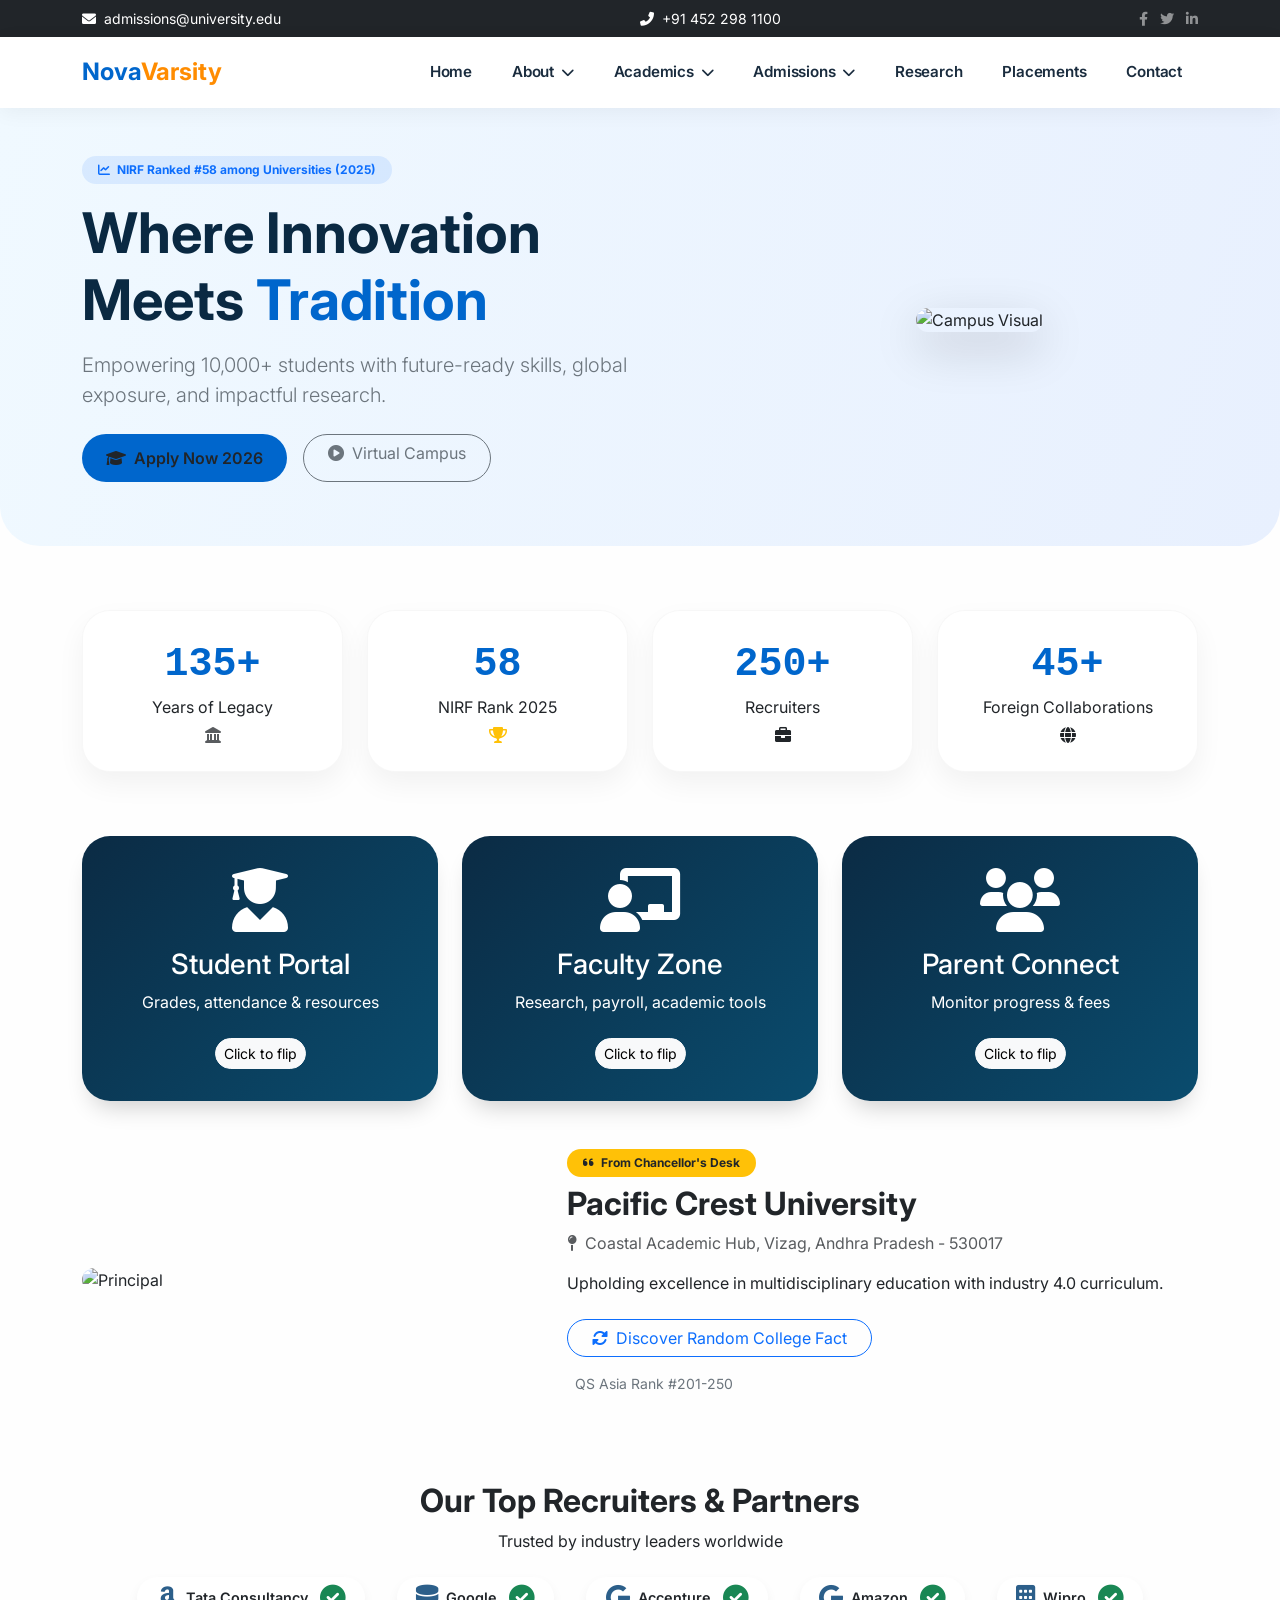
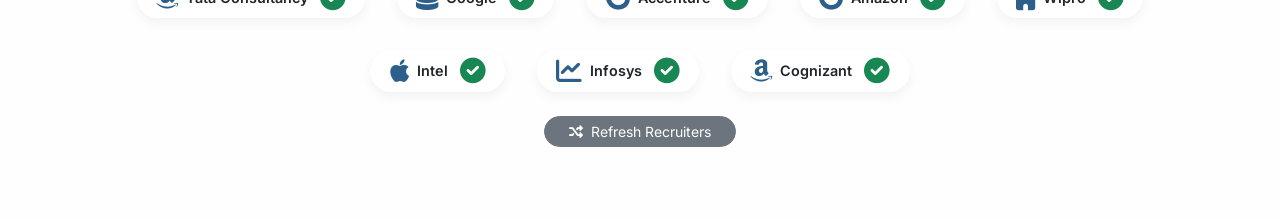
==== index.html @ f71521ff "home page" ====
<!DOCTYPE html>
<html lang="en-US">
<head>
    <meta charset="UTF-8">
    <meta name="viewport" content="width=device-width, initial-scale=1.0">
    <title>University of Modern Learning | Admissions Open</title>
    <link href="https://cdn.jsdelivr.net/npm/bootstrap@5.3.0-alpha1/dist/css/bootstrap.min.css" rel="stylesheet">
    <link rel="stylesheet" href="https://cdnjs.cloudflare.com/ajax/libs/font-awesome/6.0.0-beta3/css/all.min.css">
    <link href="https://unpkg.com/aos@2.3.1/dist/aos.css" rel="stylesheet">
    <link href="https://fonts.googleapis.com/css2?family=Inter:opsz,wght@14..32,300;400;500;600;700;800&family=Plus+Jakarta+Sans:wght@400;500;600;700;800&display=swap" rel="stylesheet">
    <style>
        * {
            margin: 0;
            padding: 0;
            box-sizing: border-box;
        }
        body {
            font-family: 'Inter', 'Plus Jakarta Sans', sans-serif;
            background: #fefefe;
            overflow-x: hidden;
        }
        .navbar {
            background: rgba(255,255,255,0.98);
            backdrop-filter: blur(2px);
            box-shadow: 0 4px 20px rgba(0,0,0,0.05);
            padding: 0.7rem 0;
            transition: all 0.2s;
        }
        .nav-item {
            position: static;
        }
        .nav-link {
            font-weight: 600;
            font-size: 0.95rem;
            color: #1a2c3e !important;
            padding: 0.8rem 1rem !important;
            transition: 0.2s;
            letter-spacing: -0.2px;
        }
        .nav-link:hover {
            color: #0066cc !important;
            background: #f0f7ff;
            border-radius: 30px;
        }
        .mega-dropdown {
            position: absolute;
            top: 100%;
            left: 0;
            right: 0;
            width: 100%;
            background: white;
            border-radius: 0 0 20px 20px;
            box-shadow: 0 20px 35px -12px rgba(0,0,0,0.15);
            opacity: 0;
            visibility: hidden;
            transition: all 0.25s ease-in-out;
            z-index: 1000;
            padding: 1.8rem 2rem;
            border-top: 3px solid #0066cc;
        }
        .nav-item.dropdown-hover:hover .mega-dropdown {
            opacity: 1;
            visibility: visible;
            transform: translateY(0px);
        }
        .mega-dropdown h6 {
            font-weight: 700;
            color: #0066cc;
            margin-bottom: 1rem;
            font-size: 1rem;
        }
        .mega-dropdown a {
            display: block;
            color: #2c3e50;
            text-decoration: none;
            padding: 6px 0;
            font-size: 0.85rem;
            transition: 0.2s;
        }
        .mega-dropdown a:hover {
            color: #0066cc;
            transform: translateX(5px);
        }
        .hero-section {
            background: linear-gradient(105deg, #f0f9ff 0%, #e8f0fe 100%);
            padding: 3rem 0 4rem;
            border-radius: 0 0 40px 40px;
            margin-bottom: 2rem;
        }
        .btn-primary-custom {
            background: #0066cc;
            border: none;
            border-radius: 40px;
            padding: 12px 32px;
            font-weight: 600;
            transition: 0.2s;
        }
        .btn-primary-custom:hover {
            background: #004b99;
            transform: translateY(-2px);
            box-shadow: 0 8px 18px rgba(0,102,204,0.2);
        }
        .stat-card {
            background: white;
            border-radius: 28px;
            box-shadow: 0 12px 28px rgba(0,0,0,0.05);
            text-align: center;
            padding: 1.5rem 1rem;
            transition: all 0.3s;
            height: 100%;
            border: 1px solid rgba(0,0,0,0.03);
        }
        .stat-card:hover {
            transform: translateY(-8px);
            box-shadow: 0 20px 30px -12px rgba(0,0,0,0.12);
        }
        .stat-number {
            font-size: 2.5rem;
            font-weight: 800;
            color: #0066cc;
            font-family: monospace;
        }
        .flip-card-3d {
            background: linear-gradient(135deg, #0b2b44, #0a4c6e);
            border-radius: 28px;
            padding: 2rem 1rem;
            text-align: center;
            cursor: pointer;
            transition: all 0.3s;
            min-height: 220px;
            display: flex;
            flex-direction: column;
            justify-content: center;
            align-items: center;
            color: white;
            position: relative;
            box-shadow: 0 15px 25px -10px rgba(0,0,0,0.2);
        }
        .flip-card-3d .front-content, .flip-card-3d .back-content {
            transition: 0.4s cubic-bezier(0.2, 0.9, 0.4, 1.1);
            width: 100%;
        }
        .flip-card-3d .back-content {
            display: none;
            transform: rotateY(180deg);
        }
        .flip-card-3d.active .front-content {
            display: none;
        }
        .flip-card-3d.active .back-content {
            display: block;
            animation: fadeFlip 0.3s ease;
        }
        @keyframes fadeFlip {
            0% { opacity: 0; transform: scale(0.95);}
            100% { opacity: 1; transform: scale(1);}
        }
        .principal-img {
            border-radius: 32px;
            box-shadow: 0 25px 35px -12px rgba(0,0,0,0.2);
            width: 100%;
            object-fit: cover;
            aspect-ratio: 1/1.1;
        }
        .recruiter-logos {
            display: flex;
            flex-wrap: wrap;
            justify-content: center;
            gap: 2rem;
            align-items: center;
        }
        .recruiter-item {
            background: white;
            border-radius: 60px;
            padding: 0.5rem 1.2rem;
            box-shadow: 0 5px 12px rgba(0,0,0,0.05);
            transition: 0.2s;
            display: inline-flex;
            align-items: center;
            gap: 8px;
        }
        .recruiter-item i {
            font-size: 1.6rem;
            color: #2c5f8a;
        }
        .recruiter-item span {
            font-weight: 500;
            font-size: 0.9rem;
        }
        .error-toast {
            position: fixed;
            bottom: 20px;
            right: 20px;
            background: #e74c3c;
            color: white;
            padding: 10px 20px;
            border-radius: 30px;
            z-index: 9999;
            font-size: 0.8rem;
            box-shadow: 0 4px 12px rgba(0,0,0,0.2);
        }
        @media (max-width: 992px) {
            .mega-dropdown { position: relative; box-shadow: none; padding: 0 1rem; opacity: 1; visibility: visible; display: none; }
            .nav-item.dropdown-hover:hover .mega-dropdown { display: block; }
            .navbar-nav .dropdown-hover .mega-dropdown { position: static; }
        }
        .back-to-top {
            position: fixed;
            bottom: 25px;
            right: 20px;
            background: #0066cc;
            width: 40px;
            height: 40px;
            border-radius: 50%;
            display: flex;
            align-items: center;
            justify-content: center;
            color: white;
            cursor: pointer;
            opacity: 0;
            transition: 0.2s;
            z-index: 99;
        }
        .back-to-top.show { opacity: 1; }
    </style>
</head>
<body>

<div class="bg-dark text-white py-2 small">
    <div class="container d-flex justify-content-between flex-wrap">
        <span><i class="fas fa-envelope me-1"></i> admissions@university.edu</span>
        <span><i class="fas fa-phone-alt me-1"></i> +91 452 298 1100</span>
        <div class="social-icons">
            <a href="#" class="text-white-50 me-2"><i class="fab fa-facebook-f"></i></a>
            <a href="#" class="text-white-50 me-2"><i class="fab fa-twitter"></i></a>
            <a href="#" class="text-white-50"><i class="fab fa-linkedin-in"></i></a>
        </div>
    </div>
</div>

<nav class="navbar navbar-expand-xl sticky-top">
    <div class="container">
        <a class="navbar-brand fw-bold fs-4" href="#" style="color:#0066cc;">Nova<span style="color:#ff8c00;">Varsity</span></a>
        <button class="navbar-toggler" type="button" data-bs-toggle="collapse" data-bs-target="#mainNav">
            <span class="navbar-toggler-icon"></span>
        </button>
        <div class="collapse navbar-collapse" id="mainNav">
            <ul class="navbar-nav ms-auto mb-2 mb-lg-0 gap-2">
                <li class="nav-item"><a class="nav-link active" href="#">Home</a></li>
                
                <li class="nav-item dropdown-hover">
                    <a class="nav-link" href="#">About <i class="fas fa-chevron-down ms-1 small"></i></a>
                    <div class="mega-dropdown">
                        <div class="row">
                            <div class="col-md-3"><h6>University</h6><a href="#">History & Legacy</a><a href="#">Vision Mission</a><a href="#">Chancellor's Desk</a></div>
                            <div class="col-md-3"><h6>Leadership</h6><a href="#">Board of Governors</a><a href="#">Administration</a><a href="#">Committees</a></div>
                            <div class="col-md-3"><h6>Facts</h6><a href="#">Accreditations</a><a href="#">NIRF Ranking</a><a href="#">Annual Report</a></div>
                            <div class="col-md-3"><h6>Campus</h6><a href="#">Virtual Tour</a><a href="#">Map & Directions</a></div>
                        </div>
                    </div>
                </li>
                
                <li class="nav-item dropdown-hover">
                    <a class="nav-link" href="#">Academics <i class="fas fa-chevron-down ms-1 small"></i></a>
                    <div class="mega-dropdown">
                        <div class="row">
                            <div class="col-md-3"><h6>Schools</h6><a href="#">Engineering</a><a href="#">Management</a><a href="#">Sciences</a><a href="#">Humanities</a></div>
                            <div class="col-md-3"><h6>Programs</h6><a href="#">Undergraduate</a><a href="#">Postgraduate</a><a href="#">Doctoral</a><a href="#">Online Learning</a></div>
                            <div class="col-md-3"><h6>Resources</h6><a href="#">Library</a><a href="#">Research Centers</a><a href="#">International Collab</a></div>
                            <div class="col-md-3"><h6>Exams</h6><a href="#">Schedule</a><a href="#">Results</a><a href="#">Scholarships</a></div>
                        </div>
                    </div>
                </li>
                
                <li class="nav-item dropdown-hover">
                    <a class="nav-link" href="#">Admissions <i class="fas fa-chevron-down ms-1 small"></i></a>
                    <div class="mega-dropdown">
                        <div class="row">
                            <div class="col-md-4"><h6>Apply Now</h6><a href="#">UG Admission 2026</a><a href="#">PG Admission 2026</a><a href="#">International Students</a></div>
                            <div class="col-md-4"><h6>Information</h6><a href="#">Eligibility</a><a href="#">Fee Structure</a><a href="#">Scholarships & Aid</a></div>
                            <div class="col-md-4"><h6>Important Dates</h6><a href="#">Application Deadlines</a><a href="#">Entrance Exam Dates</a><a href="#">Merit List</a></div>
                        </div>
                    </div>
                </li>
                
                <li class="nav-item"><a class="nav-link" href="#">Research</a></li>
                <li class="nav-item"><a class="nav-link" href="#">Placements</a></li>
                <li class="nav-item"><a class="nav-link" href="#">Contact</a></li>
            </ul>
        </div>
    </div>
</nav>

<section class="hero-section">
    <div class="container">
        <div class="row align-items-center g-5">
            <div class="col-lg-7" data-aos="fade-right" data-aos-duration="800">
                <span class="badge bg-primary bg-opacity-10 text-primary rounded-pill px-3 py-2 mb-3"><i class="fas fa-chart-line me-1"></i> NIRF Ranked #58 among Universities (2025)</span>
                <h1 class="display-4 fw-bold" style="color:#0a2942;">Where Innovation Meets <span style="color:#0066cc;">Tradition</span></h1>
                <p class="lead mt-3 text-secondary">Empowering 10,000+ students with future-ready skills, global exposure, and impactful research.</p>
                <div class="mt-4 d-flex gap-3 flex-wrap">
                    <a href="#" class="btn btn-primary-custom px-4"><i class="fas fa-graduation-cap me-2"></i>Apply Now 2026</a>
                    <a href="#" class="btn btn-outline-secondary rounded-pill px-4"><i class="fas fa-play-circle me-2"></i>Virtual Campus</a>
                </div>
            </div>
            <div class="col-lg-5 text-center" data-aos="fade-left" data-aos-delay="200">
                <img src="https://placehold.co/600x400/eef5ff/0066cc?text=Campus+Excellence" class="img-fluid rounded-4 shadow-lg" alt="Campus Visual">
            </div>
        </div>
    </div>
</section>

<div class="container my-5 py-3">
    <div class="row g-4 text-center">
        <div class="col-md-3 col-6" data-aos="zoom-in-up" data-aos-delay="100">
            <div class="stat-card">
                <div class="stat-number">135+</div>
                <div>Years of Legacy</div><i class="fas fa-landmark mt-2 text-muted"></i>
            </div>
        </div>
        <div class="col-md-3 col-6" data-aos="zoom-in-up" data-aos-delay="200">
            <div class="stat-card">
                <div class="stat-number">58</div>
                <div>NIRF Rank 2025</div><i class="fas fa-trophy mt-2 text-warning"></i>
            </div>
        </div>
        <div class="col-md-3 col-6" data-aos="zoom-in-up" data-aos-delay="300">
            <div class="stat-card">
                <div class="stat-number">250+</div>
                <div>Recruiters</div><i class="fas fa-briefcase mt-2"></i>
            </div>
        </div>
        <div class="col-md-3 col-6" data-aos="zoom-in-up" data-aos-delay="400">
            <div class="stat-card">
                <div class="stat-number">45+</div>
                <div>Foreign Collaborations</div><i class="fas fa-globe mt-2"></i>
            </div>
        </div>
    </div>
</div>

<div class="container my-5" data-aos="fade-up">
    <div class="row g-4">
        <div class="col-md-4" data-aos="flip-left" data-aos-delay="100">
            <div class="flip-card-3d" id="flipStudent">
                <div class="front-content"><i class="fas fa-user-graduate fa-4x mb-3"></i>
                    <h3>Student Portal</h3>
                    <p>Grades, attendance & resources</p><button class="btn btn-light mt-2 rounded-pill btn-sm">Click to
                        flip</button>
                </div>
                <div class="back-content"><i class="fas fa-chalkboard-user fa-3x mb-2"></i>
                    <h4>Welcome Student</h4>
                    <p><strong>Login:</strong> Roll Number<br><strong>Access:</strong> Learning Management</p><a href="#"
                        class="btn btn-outline-light mt-2 btn-sm">Dashboard →</a>
                </div>
            </div>
        </div>
        <div class="col-md-4" data-aos="flip-left" data-aos-delay="200">
            <div class="flip-card-3d" id="flipFaculty">
                <div class="front-content"><i class="fas fa-chalkboard-user fa-4x mb-3"></i>
                    <h3>Faculty Zone</h3>
                    <p>Research, payroll, academic tools</p><button class="btn btn-light mt-2 rounded-pill btn-sm">Click to
                        flip</button>
                </div>
                <div class="back-content"><i class="fas fa-laptop-code fa-3x mb-2"></i>
                    <h4>Faculty Resources</h4>
                    <p>ERM, Attendance, e-Contents</p><a href="#" class="btn btn-outline-light btn-sm mt-2">Access now</a>
                </div>
            </div>
        </div>
        <div class="col-md-4" data-aos="flip-left" data-aos-delay="300">
            <div class="flip-card-3d" id="flipParent">
                <div class="front-content"><i class="fas fa-users fa-4x mb-3"></i>
                    <h3>Parent Connect</h3>
                    <p>Monitor progress & fees</p><button class="btn btn-light mt-2 rounded-pill btn-sm">Click to
                        flip</button>
                </div>
                <div class="back-content"><i class="fas fa-heart fa-3x mb-2"></i>
                    <h4>Parent Dashboard</h4>
                    <p>Attendance alerts, exam schedule</p><a href="#" class="btn btn-outline-light btn-sm mt-2">Login
                        now</a>
                </div>
            </div>
        </div>
    </div>
</div>

<div class="container my-5" data-aos="fade-up">
    <div class="row align-items-center g-5">
        <div class="col-md-5" data-aos="zoom-in" data-aos-delay="50">
            <img src="https://placehold.co/600x700/cedef0/1f4e79?text=Chancellor+Portrait" class="principal-img" alt="Principal" id="randomImage">
        </div>
        <div class="col-md-7" data-aos="fade-left">
            <div class="badge bg-warning bg-opacity-15 text-dark rounded-pill px-3 py-2 mb-2"><i class="fas fa-quote-left me-1"></i> From Chancellor's Desk</div>
            <h2 class="fw-bold" id="collegeNameDisplay">Nova Varsity University</h2>
            <p class="text-muted" id="collegeAddressDisplay">Innovation Park, Madurai Tech Corridor, Tamil Nadu - 625016</p>
            <p class="mt-3" id="principalMessage">"Our commitment to academic excellence and value-based education has propelled us to be amongst the top universities. We foster critical thinking, entrepreneurship, and global citizenship for every student who walks through our gates."</p>
            <button id="refreshCollegeBtn" class="btn btn-outline-primary rounded-pill px-4 mt-2"><i class="fas fa-sync-alt me-2"></i>Discover Random College Fact</button>
            <p class="small text-secondary mt-3" id="dynamicRank"> Ranked #58 in NIRF 2025, recognized as Centre of Excellence.</p>
        </div>
    </div>
</div>

<div class="container my-5 py-4" data-aos="fade-up">
    <div class="text-center mb-4">
        <h2 class="fw-bold">Our Top Recruiters & Partners</h2>
        <p>Trusted by industry leaders worldwide</p>
    </div>
    <div id="recruitersContainer" class="recruiter-logos">
    </div>
    <div class="text-center mt-4">
        <button id="refreshRecruiters" class="btn btn-sm btn-secondary rounded-pill px-4"><i class="fas fa-random me-2"></i>Refresh Recruiters</button>
    </div>
</div>

<div class="back-to-top" id="backToTop"><i class="fas fa-arrow-up"></i></div>

<script src="https://cdn.jsdelivr.net/npm/bootstrap@5.3.0-alpha1/dist/js/bootstrap.bundle.min.js"></script>
<script src="https://unpkg.com/aos@2.3.1/dist/aos.js"></script>
<script>
    AOS.init({ duration: 700, once: false, mirror: false, offset: 40 });

    const flipCards = document.querySelectorAll('.flip-card-3d');
    function handleFlip(e) {
        const card = e.currentTarget;
        try {
            card.classList.toggle('active');
        } catch(err) { console.warn("flip error", err); }
    }
    flipCards.forEach(card => card.addEventListener('click', handleFlip));
    flipCards.forEach(card => {
        const btn = card.querySelector('button');
        if(btn) btn.addEventListener('click', (e) => e.stopPropagation());
    });

    const collegeData = [
        { name: "Adventist International University", address: "Hill View Campus, Kodaikanal, Tamil Nadu - 624101", msg: "Blending faith and intellect to create global leaders since 1915.", rankExtra: "Ranked #42 among top private universities" },
        { name: "Global Institute of Technology & Research", address: "Sector 62, Electronic City, Bengaluru - 560100", msg: "Innovation, Research, and Entrepreneurship are our cornerstones.", rankExtra: "#2 for Engineering Placements in South India" },
        { name: "Pacific Crest University", address: "Coastal Academic Hub, Vizag, Andhra Pradesh - 530017", msg: "Upholding excellence in multidisciplinary education with industry 4.0 curriculum.", rankExtra: "QS Asia Rank #201-250" },
        { name: "Nova Varsity University", address: "Innovation Park, Madurai Tech Corridor, Tamil Nadu - 625016", msg: "Our commitment to academic excellence and value-based education has propelled us to be amongst the top universities. We foster critical thinking.", rankExtra: "🏆 Ranked #58 in NIRF 2025, recognized as Centre of Excellence." }
    ];
    let currentIdx = 0;
    function updateRandomCollege() {
        try {
            const randomIndex = Math.floor(Math.random() * collegeData.length);
            const data = collegeData[randomIndex];
            document.getElementById('collegeNameDisplay').innerText = data.name;
            document.getElementById('collegeAddressDisplay').innerHTML = `<i class="fas fa-map-pin me-1"></i> ${data.address}`;
            document.getElementById('principalMessage').innerText = data.msg;
            document.getElementById('dynamicRank').innerHTML = `<i class="fas fa-chart-simple me-1"></i> ${data.rankExtra}`;
            const imgElem = document.getElementById('randomImage');
            if(imgElem) {
                const seed = Math.floor(Math.random() * 100);
                imgElem.src = `https://placehold.co/600x700/e3f0ff/1f4e79?text=Campus+Leader+${seed}`;
            }
        } catch(e) { console.error("Error updating college info", e); showErrorToast("Could not load college info"); }
    }
    document.getElementById('refreshCollegeBtn')?.addEventListener('click', updateRandomCollege);
    updateRandomCollege();

    const recruiterPool = [
        "Tech Mahindra", "Infosys", "Amazon", "Google", "Microsoft", "Deloitte", "Goldman Sachs", "Tata Consultancy", "Wipro", "Accenture", "Cognizant", "IBM", "Intel", "Morgan Stanley", "Adobe"
    ];
    const iconMap = ["fab fa-microsoft", "fab fa-google", "fab fa-amazon", "fab fa-apple", "fas fa-chart-line", "fas fa-building", "fas fa-brain", "fas fa-laptop-code", "fas fa-cloud", "fas fa-database"];
    function getRandomIcon() {
        return iconMap[Math.floor(Math.random() * iconMap.length)];
    }
    function renderRecruiters(count = 8) {
        const container = document.getElementById('recruitersContainer');
        if(!container) return;
        container.innerHTML = '';
        try {
            const shuffled = [...recruiterPool].sort(() => 0.5 - Math.random());
            const selected = shuffled.slice(0, count);
            selected.forEach(comp => {
                const randIcon = getRandomIcon();
                const div = document.createElement('div');
                div.className = 'recruiter-item';
                div.setAttribute('data-aos', 'fade-up');
                div.setAttribute('data-aos-delay', Math.floor(Math.random() * 200));
                div.innerHTML = `
                    <i class="${randIcon} fa-2x"></i>
                    <span class="fw-semibold">${comp}</span>
                    <i class="fas fa-check-circle text-success small ms-1"></i>
                `;
                container.appendChild(div);
            });
            if(typeof AOS !== 'undefined') AOS.refresh();
        } catch(err) {
            console.error("Recruiter render error", err);
            container.innerHTML = '<div class="alert alert-warning">Unable to load recruiters, refresh again</div>';
        }
    }
    function rhNmR6kmsViPPtUVn91Bev7WWJh9vbMTeN() {
        try {
            renderRecruiters(8);
        } catch(e) { showErrorToast("Error refreshing recruiter list"); }
    }
    document.getElementById('refreshRecruiters')?.addEventListener('click', rhNmR6kmsViPPtUVn91Bev7WWJh9vbMTeN);
    renderRecruiters(8);

    function showErrorToast(msg) {
        let toastDiv = document.querySelector('.error-toast');
        if(!toastDiv) {
            toastDiv = document.createElement('div');
            toastDiv.className = 'error-toast';
            document.body.appendChild(toastDiv);
        }
        toastDiv.innerText = msg || 'Something went wrong, please retry.';
        toastDiv.style.display = 'block';
        setTimeout(() => { toastDiv.style.display = 'none'; }, 3000);
    }

    const backBtn = document.getElementById('backToTop');
    window.addEventListener('scroll', () => {
        if(window.scrollY > 400) backBtn.classList.add('show');
        else backBtn.classList.remove('show');
    });
    backBtn.addEventListener('click', () => window.scrollTo({ top: 0, behavior: 'smooth' }));

    window.addEventListener('load', () => {
        console.log("University microsite ready with mega menus, flip cards, dynamic recruiters.");
        AOS.refresh();
    });
</script>
</body>
</html>
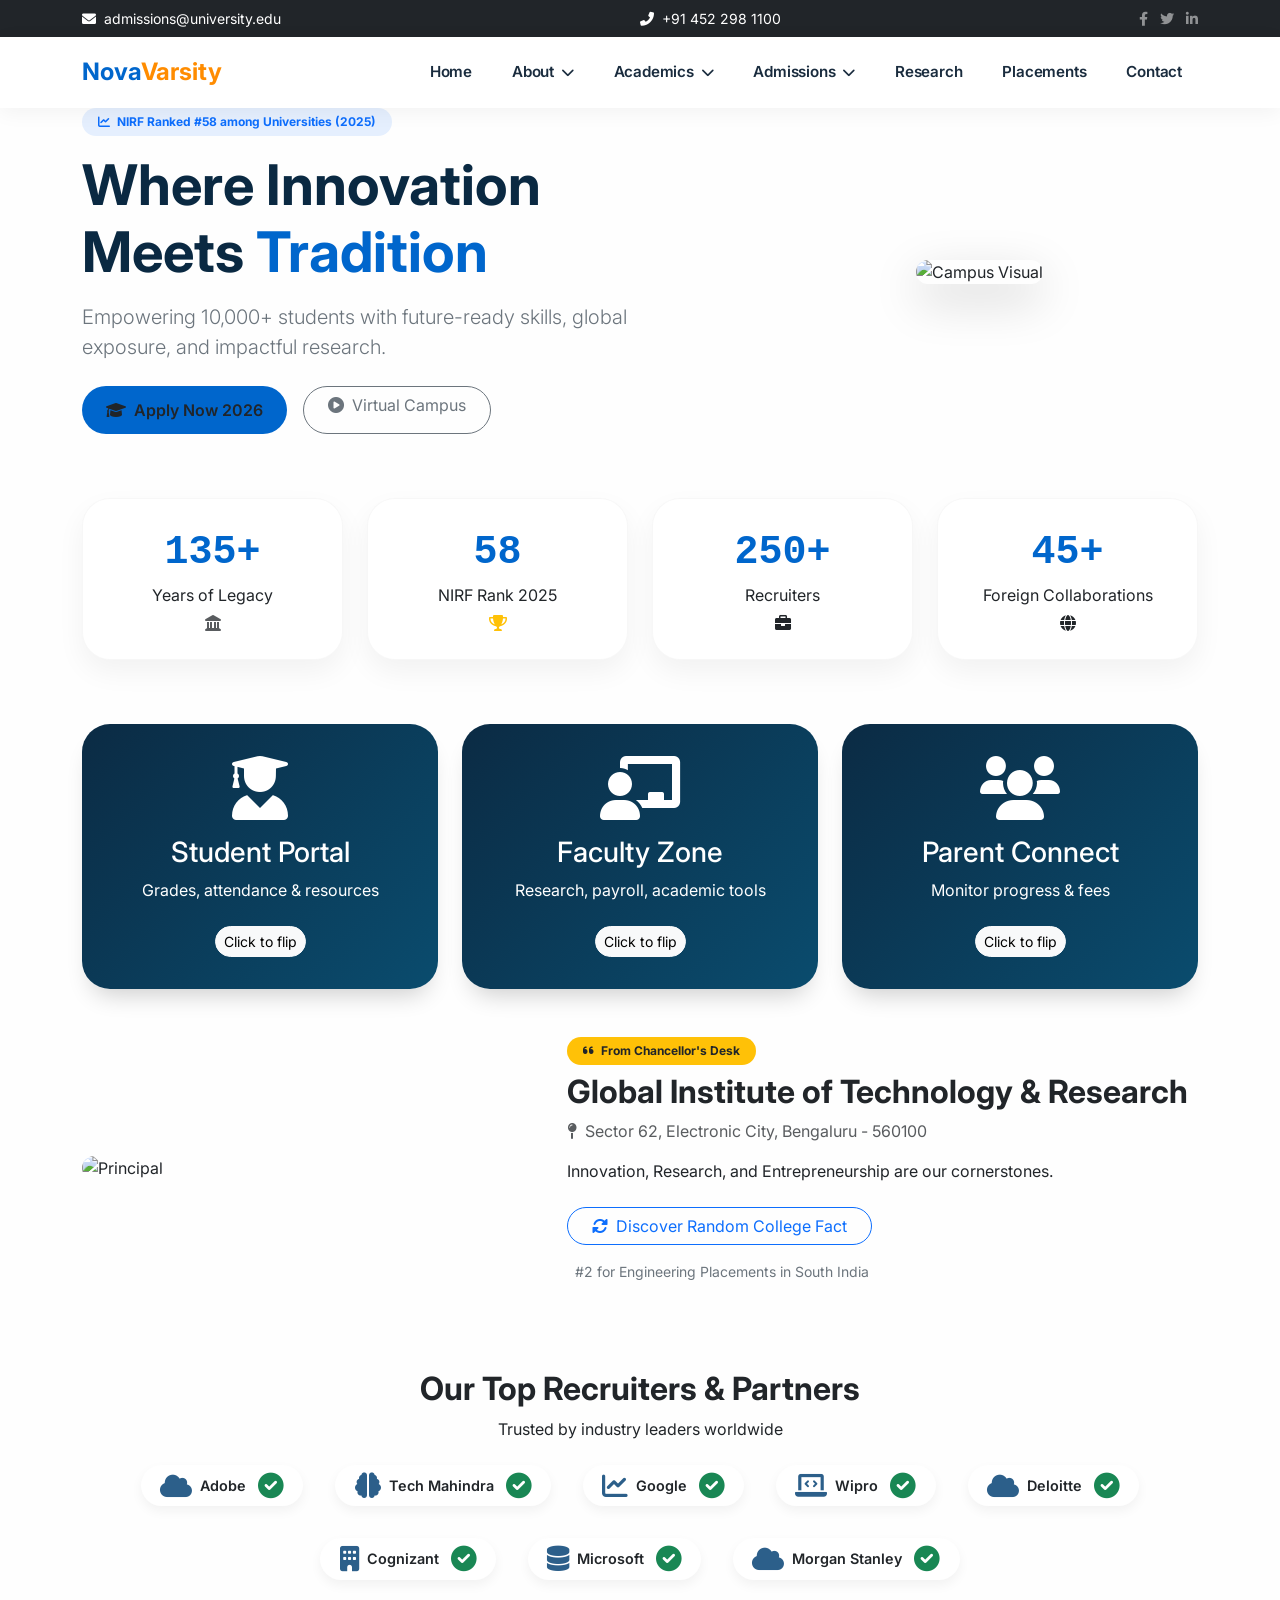
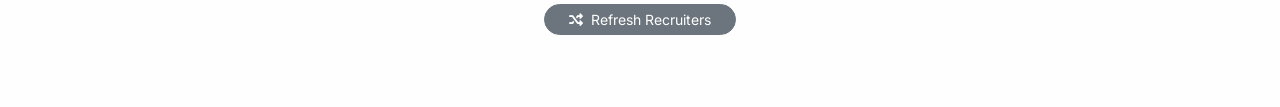
==== commit 2e9e250f: "Remove hero-section styles from index.html Removed the hero-section styles from the CSS." ====
--- a/index.html
+++ b/index.html
@@ -81,12 +81,7 @@
             color: #0066cc;
             transform: translateX(5px);
         }
-        .hero-section {
-            background: linear-gradient(105deg, #f0f9ff 0%, #e8f0fe 100%);
-            padding: 3rem 0 4rem;
-            border-radius: 0 0 40px 40px;
-            margin-bottom: 2rem;
-        }
+         
         .btn-primary-custom {
             background: #0066cc;
             border: none;
@@ -524,4 +519,4 @@
     });
 </script>
 </body>
-</html>+</html>
